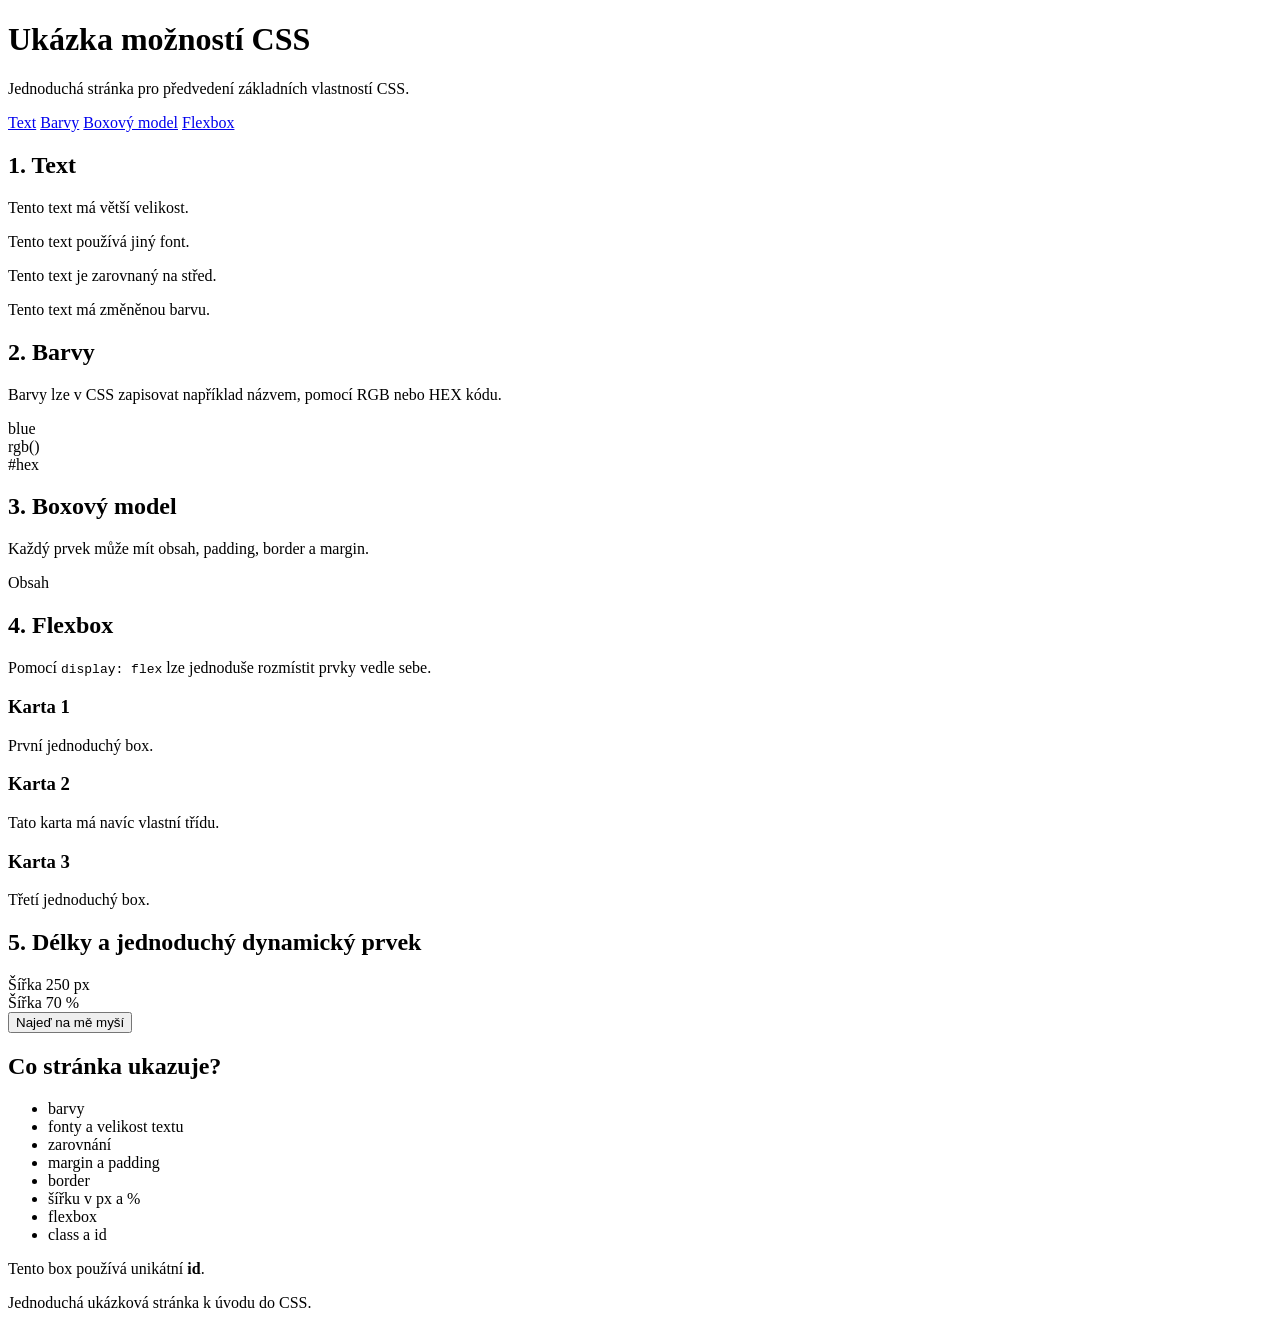
==== 1. staticky_web/1.2 vyuziti_css/index.html @ c988cdf8 "pridana ukazka CSS" ====
<!doctype html>
<html lang="cs">
<head>
    <meta charset="utf-8">
    <meta name="viewport" content="width=device-width, initial-scale=1">
    <title>Ukázka CSS</title>
    <link rel="stylesheet" href="css/styles.css">
</head>
<body>

    <header class="site-header">
        <h1>Ukázka možností CSS</h1>
        <p>Jednoduchá stránka pro předvedení základních vlastností CSS.</p>
    </header>

    <nav class="navigation">
        <a href="#text">Text</a>
        <a href="#colors">Barvy</a>
        <a href="#box-model">Boxový model</a>
        <a href="#flexbox">Flexbox</a>
    </nav>

    <div class="page-layout">
        <main>
            <section id="text" class="section">
                <h2>1. Text</h2>

                <p class="large-text">Tento text má větší velikost.</p>
                <p class="different-font">Tento text používá jiný font.</p>
                <p class="centered-text">Tento text je zarovnaný na střed.</p>
                <p class="muted-text">Tento text má změněnou barvu.</p>
            </section>

            <section id="colors" class="section alternate">
                <h2>2. Barvy</h2>
                <p>Barvy lze v CSS zapisovat například názvem, pomocí RGB nebo HEX kódu.</p>

                <div class="color-row">
                    <div class="color-box color-name">blue</div>
                    <div class="color-box color-rgb">rgb()</div>
                    <div class="color-box color-hex">#hex</div>
                </div>
            </section>

            <section id="box-model" class="section">
                <h2>3. Boxový model</h2>
                <p>Každý prvek může mít obsah, padding, border a margin.</p>

                <div class="box-example">
                    <div class="box-content">Obsah</div>
                </div>
            </section>

            <section id="flexbox" class="section alternate">
                <h2>4. Flexbox</h2>
                <p>Pomocí <code>display: flex</code> lze jednoduše rozmístit prvky vedle sebe.</p>

                <div class="cards">
                    <article class="card">
                        <h3>Karta 1</h3>
                        <p>První jednoduchý box.</p>
                    </article>

                    <article class="card featured-card">
                        <h3>Karta 2</h3>
                        <p>Tato karta má navíc vlastní třídu.</p>
                    </article>

                    <article class="card">
                        <h3>Karta 3</h3>
                        <p>Třetí jednoduchý box.</p>
                    </article>
                </div>
            </section>

            <section class="section">
                <h2>5. Délky a jednoduchý dynamický prvek</h2>

                <div class="fixed-width">Šířka 250 px</div>
                <div class="relative-width">Šířka 70 %</div>

                <button class="demo-button">Najeď na mě myší</button>
            </section>
        </main>

        <aside class="sidebar">
            <h2>Co stránka ukazuje?</h2>
            <ul>
                <li>barvy</li>
                <li>fonty a velikost textu</li>
                <li>zarovnání</li>
                <li>margin a padding</li>
                <li>border</li>
                <li>šířku v px a %</li>
                <li>flexbox</li>
                <li>class a id</li>
            </ul>

            <p id="unique-note">
                Tento box používá unikátní <strong>id</strong>.
            </p>
        </aside>
    </div>

    <footer class="site-footer">
        <p>Jednoduchá ukázková stránka k úvodu do CSS.</p>
    </footer>

</body>
</html>
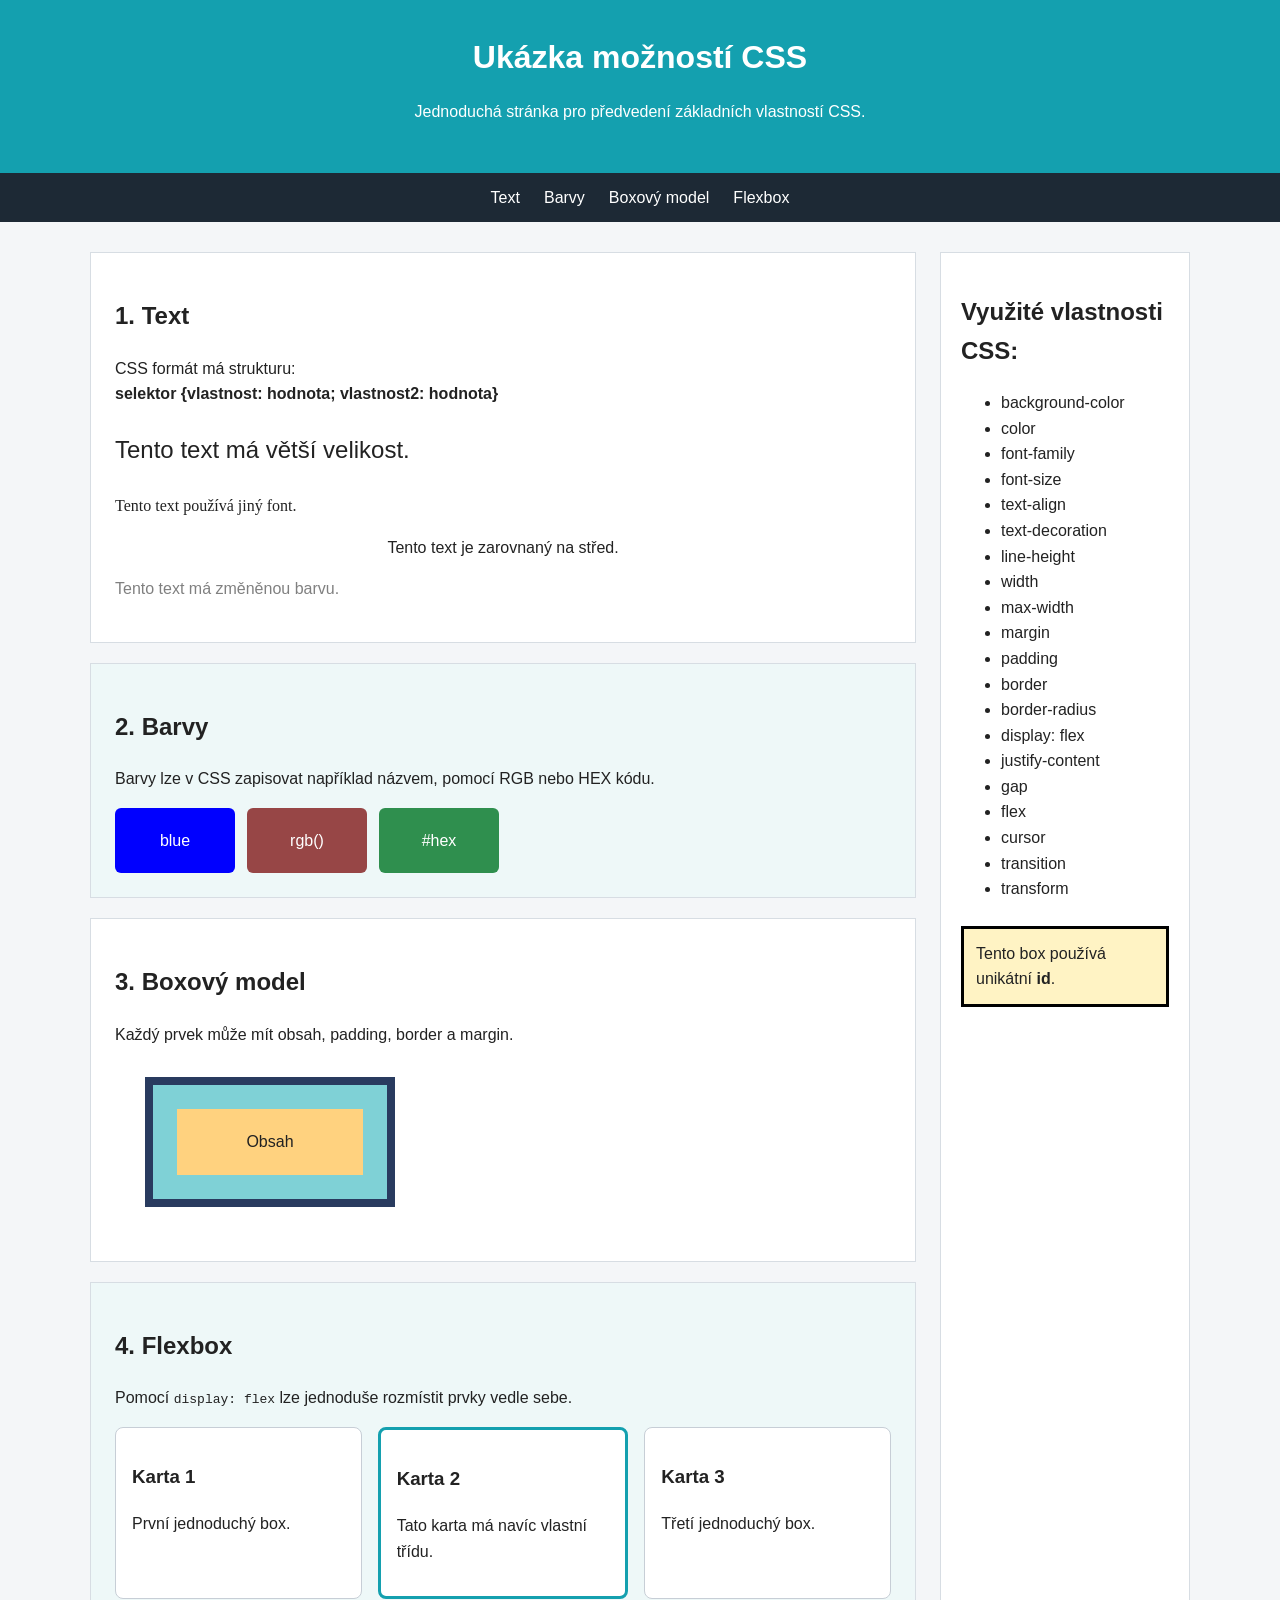
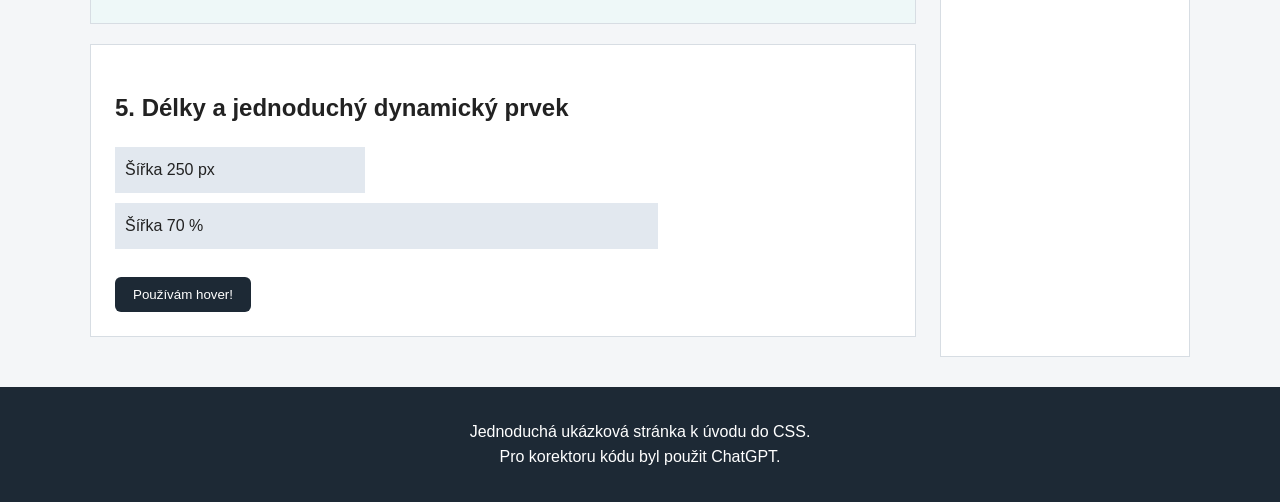
==== commit c2dada90: "pridana ukazka CSS" ====
--- a/1. staticky_web/1.2 vyuziti_css/index.html
+++ b/1. staticky_web/1.2 vyuziti_css/index.html
@@ -4,7 +4,7 @@
     <meta charset="utf-8">
     <meta name="viewport" content="width=device-width, initial-scale=1">
     <title>Ukázka CSS</title>
-    <link rel="stylesheet" href="css/styles.css">
+    <link rel="stylesheet" href="styles.css">
 </head>
 <body>
 
@@ -24,7 +24,7 @@
         <main>
             <section id="text" class="section">
                 <h2>1. Text</h2>
-
+                <p>CSS formát má strukturu: <br><b> selektor   {vlastnost: hodnota; vlastnost2: hodnota}</b></p>
                 <p class="large-text">Tento text má větší velikost.</p>
                 <p class="different-font">Tento text používá jiný font.</p>
                 <p class="centered-text">Tento text je zarovnaný na střed.</p>
@@ -79,21 +79,34 @@
                 <div class="fixed-width">Šířka 250 px</div>
                 <div class="relative-width">Šířka 70 %</div>
 
-                <button class="demo-button">Najeď na mě myší</button>
+                <button class="demo-button">Používám hover!</button>
             </section>
         </main>
 
         <aside class="sidebar">
-            <h2>Co stránka ukazuje?</h2>
+            <h2>Využité vlastnosti CSS:</h2>
+
             <ul>
-                <li>barvy</li>
-                <li>fonty a velikost textu</li>
-                <li>zarovnání</li>
-                <li>margin a padding</li>
+                <li>background-color</li>
+                <li>color</li>
+                <li>font-family</li>
+                <li>font-size</li>
+                <li>text-align</li>
+                <li>text-decoration</li>
+                <li>line-height</li>
+                <li>width</li>
+                <li>max-width</li>
+                <li>margin</li>
+                <li>padding</li>
                 <li>border</li>
-                <li>šířku v px a %</li>
-                <li>flexbox</li>
-                <li>class a id</li>
+                <li>border-radius</li>
+                <li>display: flex</li>
+                <li>justify-content</li>
+                <li>gap</li>
+                <li>flex</li>
+                <li>cursor</li>
+                <li>transition</li>
+                <li>transform</li>
             </ul>
 
             <p id="unique-note">
@@ -103,7 +116,7 @@
     </div>
 
     <footer class="site-footer">
-        <p>Jednoduchá ukázková stránka k úvodu do CSS.</p>
+        <p>Jednoduchá ukázková stránka k úvodu do CSS.<br> Pro korektoru kódu byl použit ChatGPT.</p>
     </footer>
 
 </body>
--- a/1. staticky_web/1.2 vyuziti_css/styles.css
+++ b/1. staticky_web/1.2 vyuziti_css/styles.css
@@ -0,0 +1,267 @@
+/* -------------------------------------------------
+   ZÁKLAD STRÁNKY
+   ------------------------------------------------- */
+
+* {
+    box-sizing: border-box;
+}
+
+body {
+    margin: 0;
+    font-family: Arial, sans-serif;
+    color: #222;
+    background-color: #f4f6f8;
+    line-height: 1.6;
+}
+
+.site-header {
+    background-color: rgb(20, 160, 175);
+    color: white;
+    text-align: center;
+    padding: 32px 20px;
+}
+
+.site-header h1 {
+    margin: 0;
+}
+
+.navigation {
+    display: flex;
+    justify-content: center;
+    gap: 24px;
+
+    background-color: #1d2935;
+    padding: 12px;
+}
+
+.navigation a {
+    color: white;
+    text-decoration: none;
+}
+
+.navigation a:hover {
+    text-decoration: underline;
+}
+
+
+/* -------------------------------------------------
+   ROZLOŽENÍ
+   ------------------------------------------------- */
+
+.page-layout {
+    display: flex;
+    gap: 24px;
+
+    width: 90%;
+    max-width: 1100px;
+    margin: 30px auto;
+}
+
+main {
+    flex: 1;
+}
+
+.sidebar {
+    width: 250px;
+    background-color: white;
+    border: 1px solid #d7dde3;
+    padding: 20px;
+}
+
+
+/* -------------------------------------------------
+   SEKCE
+   ------------------------------------------------- */
+
+.section {
+    background-color: white;
+    padding: 24px;
+    margin-bottom: 20px;
+    border: 1px solid #d7dde3;
+}
+
+.alternate {
+    background-color: #eef8f8;
+}
+
+
+/* -------------------------------------------------
+   TEXT
+   ------------------------------------------------- */
+
+.large-text {
+    font-size: 24px;
+}
+
+.different-font {
+    font-family: Georgia, serif;
+}
+
+.centered-text {
+    text-align: center;
+}
+
+.muted-text {
+    color: gray;
+}
+
+
+/* -------------------------------------------------
+   BARVY
+   ------------------------------------------------- */
+
+.color-row {
+    display: flex;
+    gap: 12px;
+    flex-wrap: wrap;
+}
+
+.color-box {
+    width: 120px;
+    padding: 20px 10px;
+    color: white;
+    text-align: center;
+    border-radius: 6px;
+}
+
+.color-name {
+    background-color: blue;
+}
+
+.color-rgb {
+    background-color: rgb(151, 70, 70);
+}
+
+.color-hex {
+    background-color: #2f8f4e;
+}
+
+
+/* -------------------------------------------------
+   BOXOVÝ MODEL
+   ------------------------------------------------- */
+
+.box-example {
+    width: 250px;
+
+    margin: 30px;
+    border: 8px solid #293b5f;
+    padding: 24px;
+
+    background-color: #7fd1d6;
+}
+
+.box-content {
+    background-color: #ffd27f;
+    padding: 20px;
+    text-align: center;
+}
+
+
+/* -------------------------------------------------
+   FLEXBOX A TŘÍDY
+   ------------------------------------------------- */
+
+.cards {
+    display: flex;
+    justify-content: space-between;
+    gap: 16px;
+}
+
+.card {
+    flex: 1;
+    min-width: 150px;
+
+    background-color: white;
+    border: 1px solid #c7ced6;
+    padding: 16px;
+    border-radius: 8px;
+}
+
+.featured-card {
+    border: 3px solid #14a0af;
+}
+
+
+/* -------------------------------------------------
+   DÉLKY A HOVER
+   ------------------------------------------------- */
+
+.fixed-width,
+.relative-width {
+    background-color: #e2e8ef;
+    margin: 10px 0;
+    padding: 10px;
+}
+
+.fixed-width {
+    width: 250px;
+}
+
+.relative-width {
+    width: 70%;
+}
+
+.demo-button {
+    margin-top: 18px;
+    padding: 10px 18px;
+    border: 0;
+    border-radius: 6px;
+
+    background-color: #1d2935;
+    color: white;
+    cursor: pointer;
+
+    transition: transform 0.2s;
+}
+
+.demo-button:hover {
+    transform: scale(1.08);
+}
+
+
+/* -------------------------------------------------
+   ID – UNIKÁTNÍ PRVEK
+   ------------------------------------------------- */
+
+#unique-note {
+    margin-top: 24px;
+    padding: 12px;
+    border: 3px solid black;
+    background-color: #fff3c4;
+}
+
+
+/* -------------------------------------------------
+   FOOTER
+   ------------------------------------------------- */
+
+.site-footer {
+    background-color: #1d2935;
+    color: white;
+    text-align: center;
+    padding: 16px;
+}
+
+
+/* -------------------------------------------------
+   JEDNODUCHÁ RESPONSIVITA
+   ------------------------------------------------- */
+
+@media (max-width: 750px) {
+    .page-layout {
+        flex-direction: column;
+    }
+
+    .sidebar {
+        width: auto;
+    }
+
+    .cards {
+        flex-direction: column;
+    }
+
+    .navigation {
+        flex-wrap: wrap;
+    }
+}
